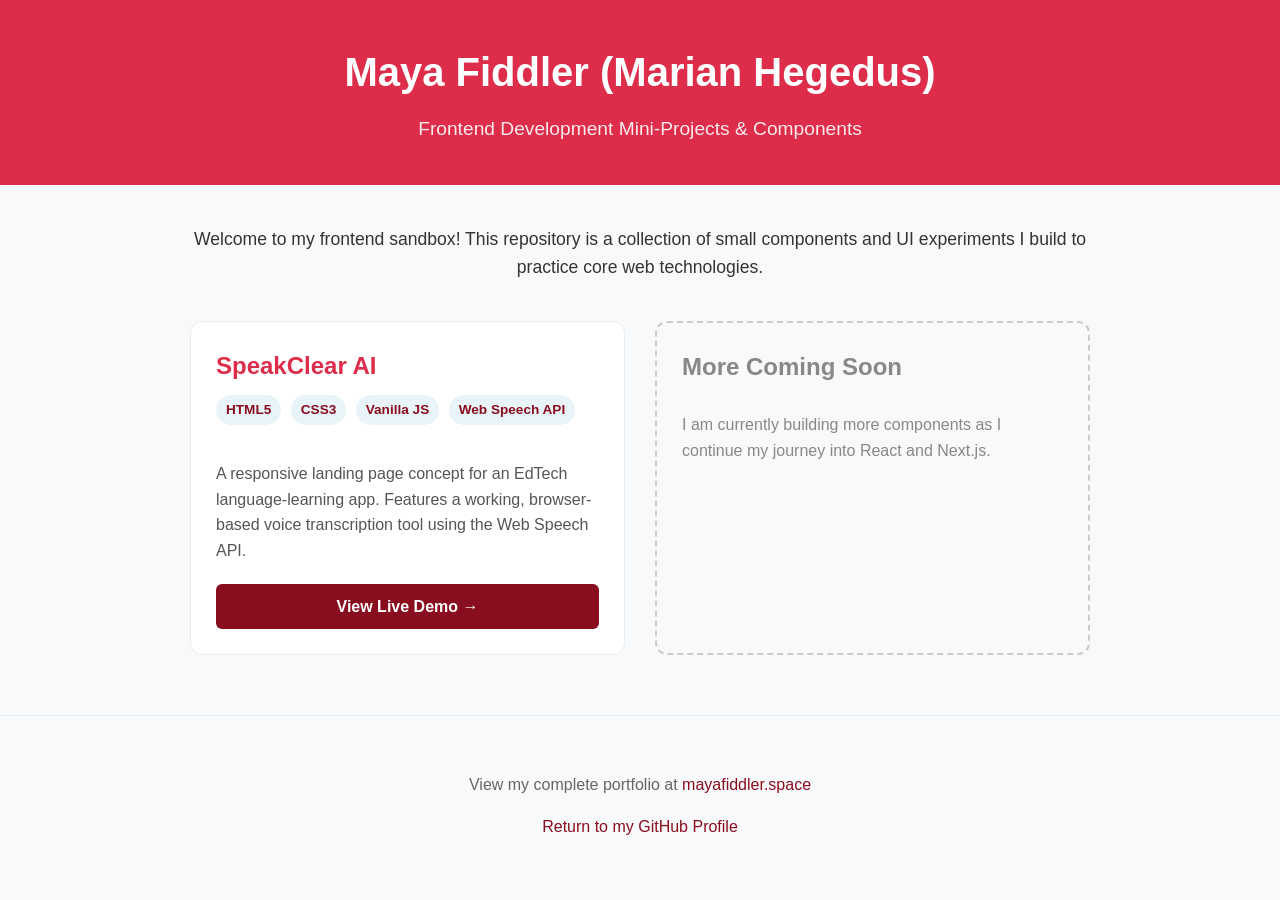
==== index.html @ 1f001b99 "Update index.html" ====
<!DOCTYPE html>
<html lang="en">
<head>
    <meta charset="UTF-8">
    <meta name="viewport" content="width=device-width, initial-scale=1.0">
    <title>Marian Hegedus | Frontend Showcase</title>
    <style>
        /* Base Styles */
        :root {
            --bg-color: #f8f9fa;
            --text-color: #333;
            --primary-color: #DD2D4A;
            --card-bg: #ffffff;
            --border-color: #e9ecef;
            --accent-color: #880D1E;
        }

        body {
            font-family: 'Segoe UI', Tahoma, Geneva, Verdana, sans-serif;
            background-color: var(--bg-color);
            color: var(--text-color);
            margin: 0;
            padding: 0;
            line-height: 1.6;
        }

        /* Header */
        header {
            background-color: var(--primary-color);
            color: white;
            padding: 40px 20px;
            text-align: center;
        }

        header h1 {
            margin: 0 0 10px 0;
            font-size: 2.5rem;
        }

        header p {
            margin: 0;
            font-size: 1.2rem;
            opacity: 0.9;
        }

        /* Main Content */
        main {
            max-width: 900px;
            margin: 40px auto;
            padding: 0 20px;
        }

        .intro {
            text-align: center;
            margin-bottom: 40px;
            font-size: 1.1rem;
        }

        /* Project Grid */
        .project-grid {
            display: grid;
            grid-template-columns: repeat(auto-fit, minmax(300px, 1fr));
            gap: 30px;
        }

        /* Project Cards */
        .card {
            background-color: var(--card-bg);
            border: 1px solid var(--border-color);
            border-radius: 12px;
            padding: 25px;
            transition: transform 0.2s ease, box-shadow 0.2s ease;
            display: flex;
            flex-direction: column;
        }

        .card:hover {
            transform: translateY(-5px);
            box-shadow: 0 10px 20px rgba(0,0,0,0.05);
        }

        .card h2 {
            margin: 0 0 10px 0;
            color: var(--primary-color);
            font-size: 1.5rem;
        }

        .tags {
            margin-bottom: 15px;
        }

        .tag {
            display: inline-block;
            background-color: #e8f4f8;
            color: var(--accent-color);
            padding: 4px 10px;
            border-radius: 20px;
            font-size: 0.85rem;
            font-weight: bold;
            margin-right: 5px;
            margin-bottom: 5px;
        }

        .card p {
            flex-grow: 1;
            margin-bottom: 20px;
            color: #555;
        }

        /* Buttons */
        .btn {
            display: inline-block;
            background-color: var(--accent-color);
            color: white;
            text-decoration: none;
            padding: 10px 20px;
            border-radius: 6px;
            font-weight: bold;
            text-align: center;
            transition: background-color 0.2s;
        }

        .btn:hover {
            background-color: #2980b9;
        }

        /* Footer */
        footer {
            text-align: center;
            padding: 40px 20px;
            color: #666;
            border-top: 1px solid var(--border-color);
            margin-top: 60px;
        }

        footer a {
            color: var(--accent-color);
            text-decoration: none;
        }

        footer a:hover {
            text-decoration: underline;
        }
    </style>
</head>
<body>

    <header>
        <h1>Maya Fiddler (Marian Hegedus)</h1>
        <p>Frontend Development Mini-Projects & Components</p>
    </header>

    <main>
        <div class="intro">
            <p>Welcome to my frontend sandbox! This repository is a collection of small components and UI experiments I build to practice core web technologies.</p>
        </div>

        <div class="project-grid">
            
            <!-- Project 1: SpeakClear -->
            <div class="card">
                <h2>SpeakClear AI</h2>
                <div class="tags">
                    <span class="tag">HTML5</span>
                    <span class="tag">CSS3</span>
                    <span class="tag">Vanilla JS</span>
                    <span class="tag">Web Speech API</span>
                </div>
                <p>A responsive landing page concept for an EdTech language-learning app. Features a working, browser-based voice transcription tool using the Web Speech API.</p>
                <a href="https://mayafiddler.github.io/front-end-schowcase/landing-page" class="btn">View Live Demo &rarr;</a>
            </div>

            <!-- Project 2 Placeholder (You can add more later!) -->
            <div class="card" style="border: 2px dashed #ccc; background-color: transparent; box-shadow: none;">
                <h2 style="color: #888;">More Coming Soon</h2>
                <p style="color: #888;">I am currently building more components as I continue my journey into React and Next.js.</p>
            </div>

        </div>
    </main>

    <footer>
        <p>View my complete portfolio at <a href="https://mayafiddler.space" target="_blank">mayafiddler.space</a></p>
        <p><a href="https://github.com/mayofiddler" target="_blank">Return to my GitHub Profile</a></p>
    </footer>

</body>
</html>
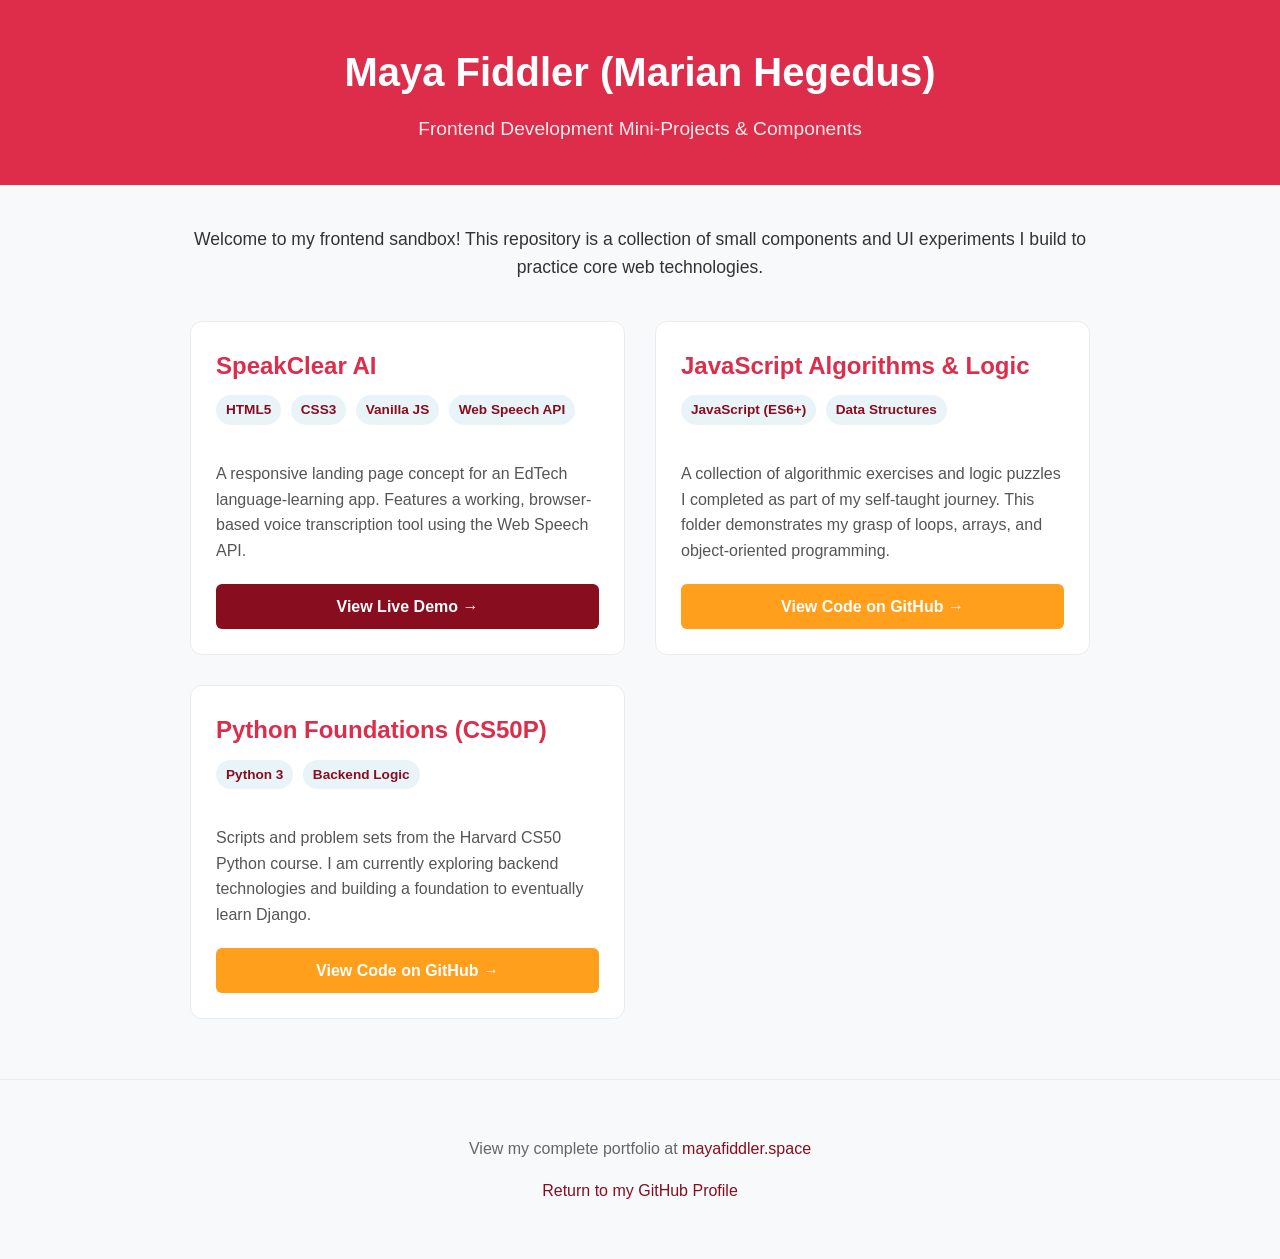
==== commit d2465ddd: "Add project sections for JavaScript and Python" ====
--- a/index.html
+++ b/index.html
@@ -170,10 +170,26 @@
                 <a href="https://mayafiddler.github.io/front-end-schowcase/landing-page" class="btn">View Live Demo &rarr;</a>
             </div>
 
-            <!-- Project 2 Placeholder (You can add more later!) -->
-            <div class="card" style="border: 2px dashed #ccc; background-color: transparent; box-shadow: none;">
-                <h2 style="color: #888;">More Coming Soon</h2>
-                <p style="color: #888;">I am currently building more components as I continue my journey into React and Next.js.</p>
+                        <!-- Project 2: JavaScript Algorithms -->
+            <div class="card">
+                <h2>JavaScript Algorithms & Logic</h2>
+                <div class="tags">
+                    <span class="tag">JavaScript (ES6+)</span>
+                    <span class="tag">Data Structures</span>
+                </div>
+                <p>A collection of algorithmic exercises and logic puzzles I completed as part of my self-taught journey. This folder demonstrates my grasp of loops, arrays, and object-oriented programming.</p>
+                <a href="https://github.com/MayaFiddler/frontend-showcase/tree/main/js-examples" class="btn" target="_blank" style="background-color: #FF9F1C;">View Code on GitHub &rarr;</a>
+            </div>
+
+            <!-- Project 3: Python Foundations -->
+            <div class="card">
+                <h2>Python Foundations (CS50P)</h2>
+                <div class="tags">
+                    <span class="tag">Python 3</span>
+                    <span class="tag">Backend Logic</span>
+                </div>
+                <p>Scripts and problem sets from the Harvard CS50 Python course. I am currently exploring backend technologies and building a foundation to eventually learn Django.</p>
+                <a href="https://github.com/MayaFiddler/frontend-showcase/tree/main/python-scripts" class="btn" target="_blank" style="background-color: #FF9F1C;">View Code on GitHub &rarr;</a>
             </div>
 
         </div>
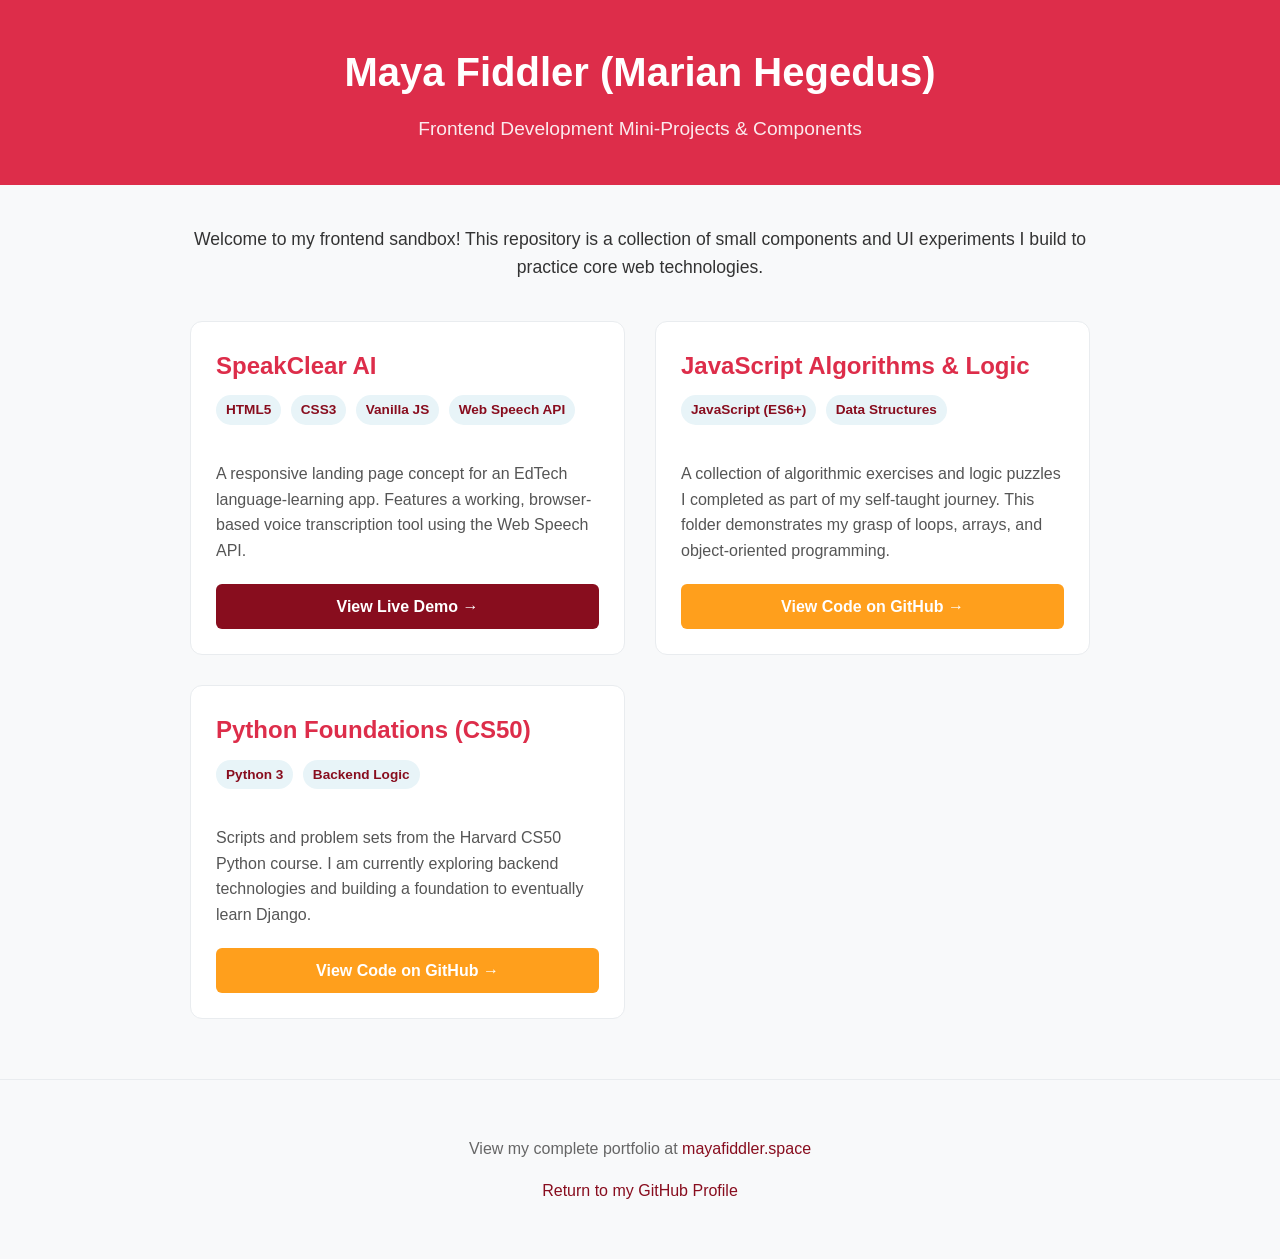
==== commit 6faac6e7: "Update project title from CS50P to CS50" ====
--- a/index.html
+++ b/index.html
@@ -121,7 +121,7 @@
         }
 
         .btn:hover {
-            background-color: #2980b9;
+            background-color: #2EC4B6;
         }
 
         /* Footer */
@@ -183,7 +183,7 @@
 
             <!-- Project 3: Python Foundations -->
             <div class="card">
-                <h2>Python Foundations (CS50P)</h2>
+                <h2>Python Foundations (CS50)</h2>
                 <div class="tags">
                     <span class="tag">Python 3</span>
                     <span class="tag">Backend Logic</span>
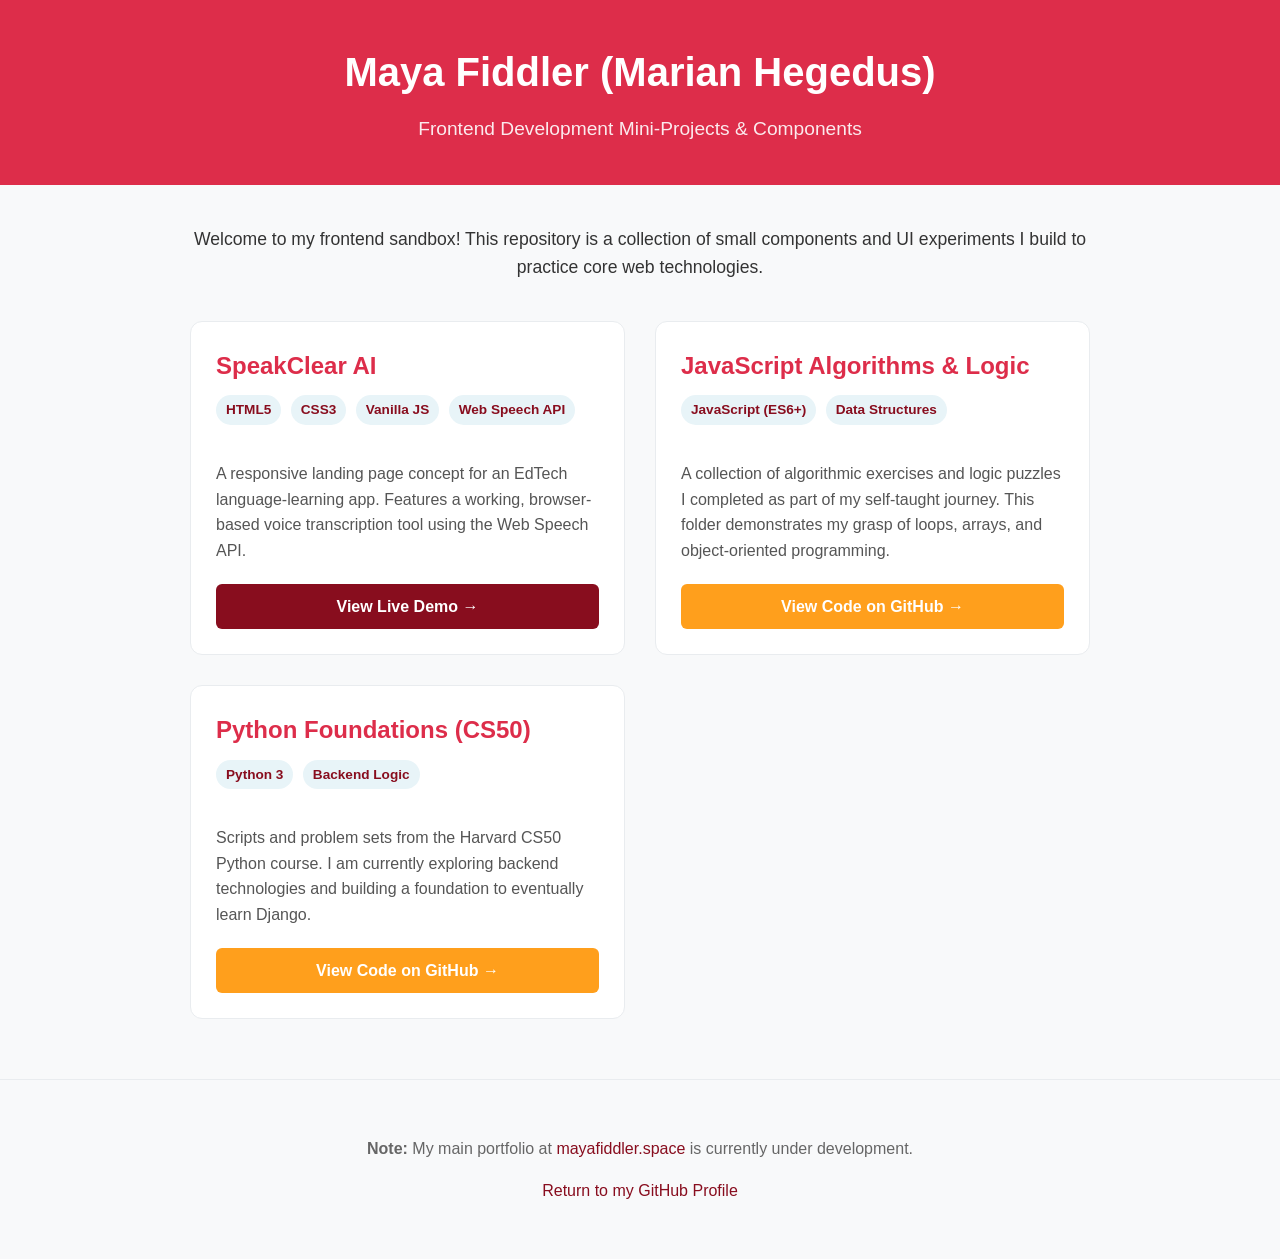
==== commit 20c93321: "Revise footer with portfolio development note Updated footer to include a note about portfolio devel" ====
--- a/index.html
+++ b/index.html
@@ -124,6 +124,22 @@
             background-color: #2EC4B6;
         }
 
+        .btn-light {
+            display: inline-block;
+            background-color: #FF9F1C;
+            color: white;
+            text-decoration: none;
+            padding: 10px 20px;
+            border-radius: 6px;
+            font-weight: bold;
+            text-align: center;
+            transition: background-color 0.2s;
+        }
+
+        .btn-light:hover {
+            background-color: #2EC4B6;
+        }
+
         /* Footer */
         footer {
             text-align: center;
@@ -178,7 +194,7 @@
                     <span class="tag">Data Structures</span>
                 </div>
                 <p>A collection of algorithmic exercises and logic puzzles I completed as part of my self-taught journey. This folder demonstrates my grasp of loops, arrays, and object-oriented programming.</p>
-                <a href="https://github.com/MayaFiddler/frontend-showcase/tree/main/js-examples" class="btn" target="_blank" style="background-color: #FF9F1C;">View Code on GitHub &rarr;</a>
+                <a href="https://github.com/MayaFiddler/frontend-showcase/tree/main/js-examples" class="btn-light" target="_blank" ">View Code on GitHub &rarr;</a>
             </div>
 
             <!-- Project 3: Python Foundations -->
@@ -189,14 +205,18 @@
                     <span class="tag">Backend Logic</span>
                 </div>
                 <p>Scripts and problem sets from the Harvard CS50 Python course. I am currently exploring backend technologies and building a foundation to eventually learn Django.</p>
-                <a href="https://github.com/MayaFiddler/frontend-showcase/tree/main/python-scripts" class="btn" target="_blank" style="background-color: #FF9F1C;">View Code on GitHub &rarr;</a>
+                <a href="https://github.com/MayaFiddler/frontend-showcase/tree/main/python-scripts" class="btn-light" target="_blank" ">View Code on GitHub &rarr;</a>
             </div>
 
         </div>
     </main>
 
     <footer>
-        <p>View my complete portfolio at <a href="https://mayafiddler.space" target="_blank">mayafiddler.space</a></p>
+        <p>
+            <strong>Note:</strong> My main portfolio at 
+            <a href="https://mayafiddler.space" target="_blank">mayafiddler.space</a> 
+            is currently under development.
+        </p>
         <p><a href="https://github.com/mayofiddler" target="_blank">Return to my GitHub Profile</a></p>
     </footer>
 
